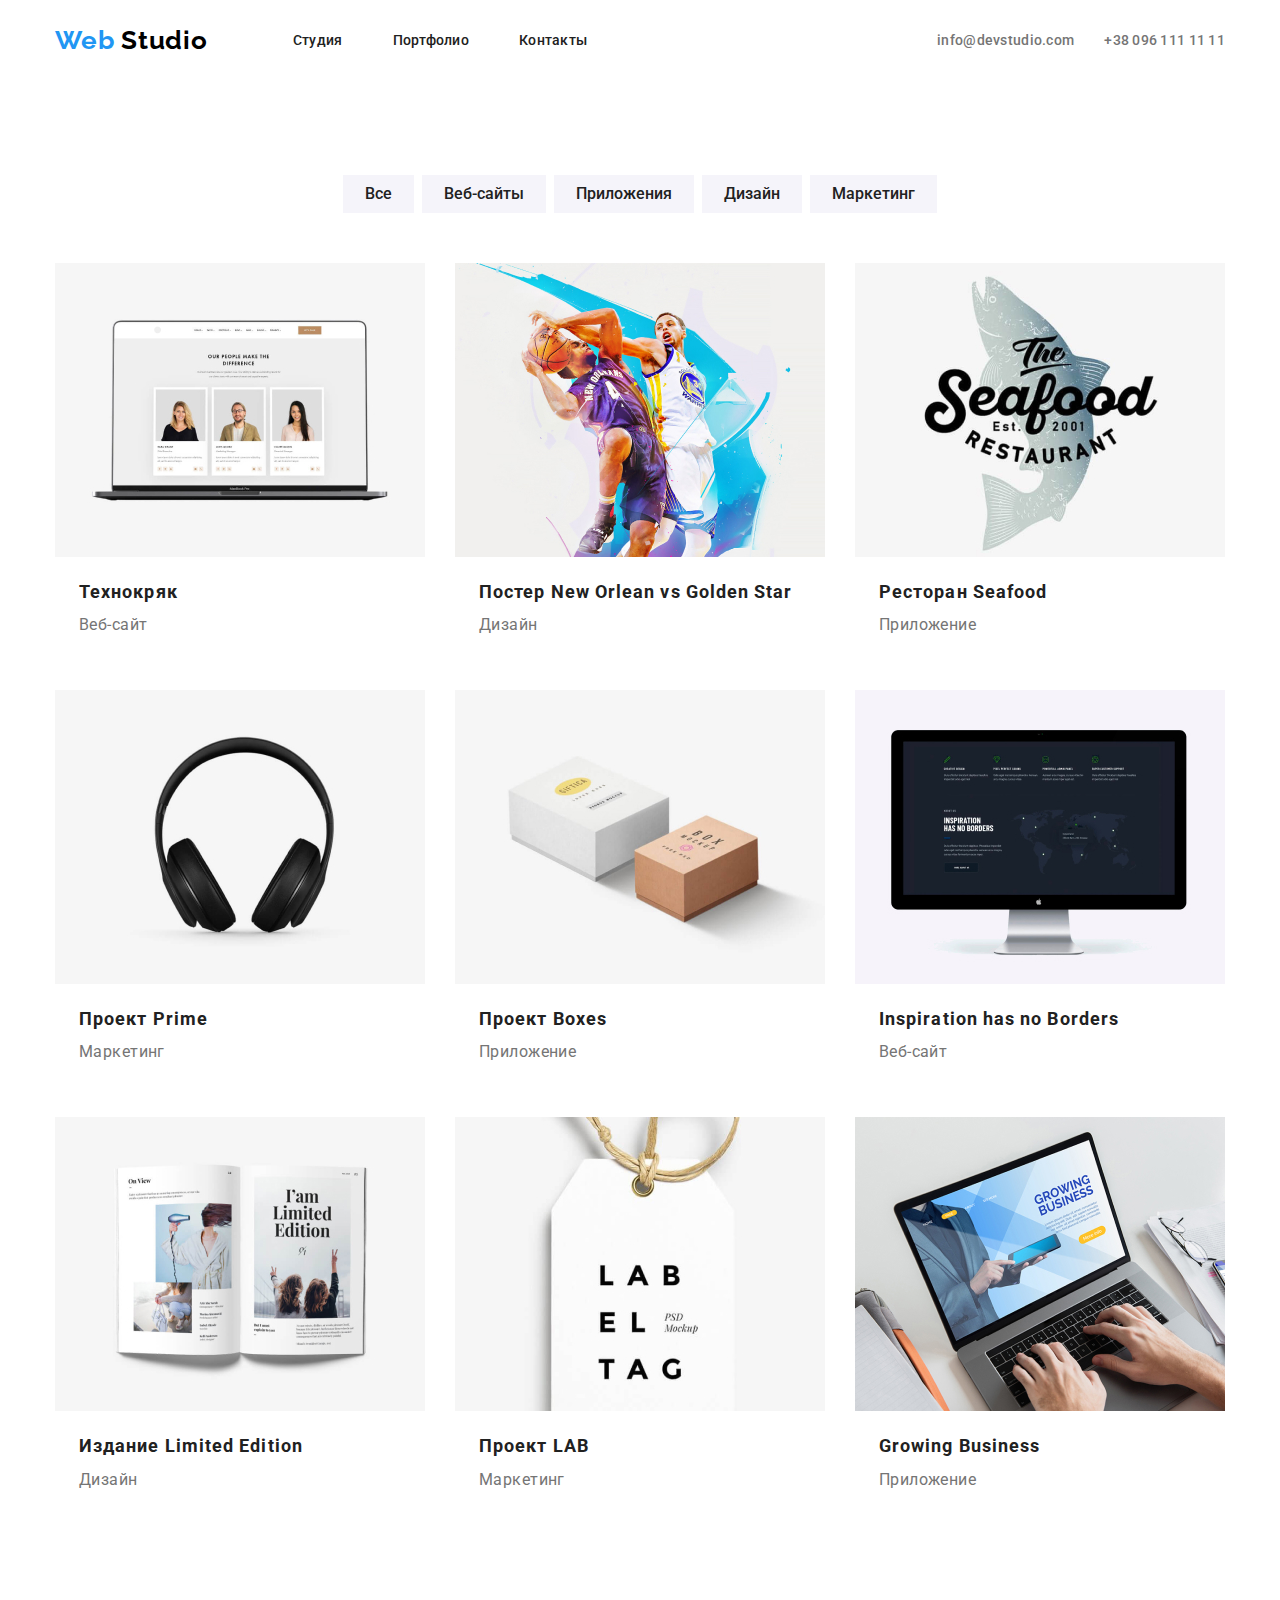
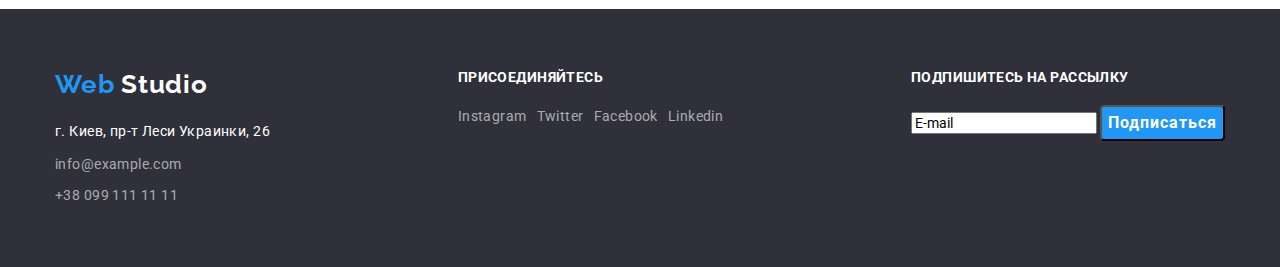
==== portfolio.html @ e66b5933 "дз-4" ====
<!DOCTYPE html>
<html lang="ru">
  <head>
    <meta charset="UTF-8" />
    <meta name="viewport" content="width=device-width, initial-scale=1.0" />
    <title>Portfolio</title>
    <link
      href="https://fonts.googleapis.com/css2?family=Raleway:wght@700&family=Roboto:wght@400;500;700&display=swap"
      rel="stylesheet"
    />
    <link rel="stylesheet" href="./css/modern-normalize.css" />
    <link rel="stylesheet" href="./css/styles.css" />
  </head>
  <body>
    <header class="page-header">
      <div class="container flexbox">
        <nav class="navigation">
          <a href="index.html" class="logo"
            >Web <span class="logo-span-black">Studio</span></a
          >
          <ul class="unmark menu-list">
            <li class="menu-item">
              <a href="./index.html" class="menu-link">Студия</a>
            </li>
            <li class="menu-item">
              <a href="./portfolio.html" class="menu-link">Портфолио</a>
            </li>
            <li class="menu-item"><a href="" class="menu-link">Контакты</a></li>
          </ul>
        </nav>
        <a
          href="mailto:info@devstudio.com"
          class="contacts-link mail-link-header"
          >info@devstudio.com</a
        >

        <a href="tel:+380961111111" class="contacts-link">
          +38 096 111 11 11
        </a>
      </div>
    </header>
    <!-- PORTFOLIO -->
    <main>
      <section class="section">
        <h1 hidden>Проэкты</h1>
        <div class="container">
        <ul class="unmark portfolio-filter-list">
          <li class="portfolio-filter-item"><button type="button" class="button-portfolio">Все</button></li>
          <li class="portfolio-filter-item">
            <button type="button" class="button-portfolio">Веб-сайты</button>
          </li>
          <li class="portfolio-filter-item">
            <button type="button" class="button-portfolio">Приложения</button>
          </li>
          <li class="portfolio-filter-item">
            <button type="button" class="button-portfolio">Дизайн</button>
          </li>
          <li class="portfolio-filter-item">
            <button type="button" class="button-portfolio">Маркетинг</button>
          </li>
        </ul>
        <ul class="unmark portfolio-list-work">
          <li class="portfolio-item-work">
            <a href="" class="portfolio-link"
              ><img
                src="./images/potrfolio-img-01.jpg"
                width="370"
                height="294"
                alt="Вэб-сайт Технокряк"
              />
              <div class="portfolio-descript">
              <h2 class="h2-portfolio">Технокряк</h2>
              <p class="p-portfolio-short">Веб-сайт</p>
              <p class="p-portfolio-long">
                Технокряк это современная площадка распространения коронавируса.
                Компании используют эту платформу для цифрового шпионажа и атак
                на защищённые сервера конкурентов.
              </p>
            </div>
            </a>
          </li>
          <li class="portfolio-item-work">
            <a href="" class="portfolio-link"
              ><img
                src="./images/potrfolio-img-02.jpg"
                width="370"
                height="294"
                alt="New Orlean vs Golden Star"
              />
              <div class="portfolio-descript">
              <h2 class="h2-portfolio">Постер New Orlean vs Golden Star</h2>
              <p class="p-portfolio-short">Дизайн</p>
              <p class="p-portfolio-long">
                Технокряк это современная площадка распространения коронавируса.
                Компании используют эту платформу для цифрового шпионажа и атак
                на защищённые сервера конкурентов.
              </p>
            </div>
            </a>
          </li>
          <li class="portfolio-item-work">
            <a href="" class="portfolio-link"
              ><img
                src="./images/potrfolio-img-03.jpg"
                width="370"
                height="294"
                alt="Ресторан Seafood"
              />
              <div class="portfolio-descript">
              <h2 class="h2-portfolio">Ресторан Seafood</h2>
              <p class="p-portfolio-short">Приложение</p>
              <p class="p-portfolio-long">
                Технокряк это современная площадка распространения коронавируса.
                Компании используют эту платформу для цифрового шпионажа и атак
                на защищённые сервера конкурентов.
              </p>
            </div>
            </a>
          </li>
          <li class="portfolio-item-work">
            <a href="" class="portfolio-link"
              ><img
                src="./images/potrfolio-img-04.jpg"
                width="370"
                height="294"
                alt="Проект Prime"
              />
              <div class="portfolio-descript">
              <h2 class="h2-portfolio">Проект Prime</h2>
              <p class="p-portfolio-short">Маркетинг</p>
              <p class="p-portfolio-long">
                Технокряк это современная площадка распространения коронавируса.
                Компании используют эту платформу для цифрового шпионажа и атак
                на защищённые сервера конкурентов.
              </p>
            </div>
            </a>
          </li>
          <li class="portfolio-item-work">
            <a href="" class="portfolio-link"
              ><img
                src="./images/potrfolio-img-05.jpg"
                width="370"
                height="294"
                alt="Проект Boxes"
              />
              <div class="portfolio-descript">
              <h2 class="h2-portfolio">Проект Boxes</h2>
              <p class="p-portfolio-short">Приложение</p>
              <p class="p-portfolio-long">
                Технокряк это современная площадка распространения коронавируса.
                Компании используют эту платформу для цифрового шпионажа и атак
                на защищённые сервера конкурентов.
              </p>
            </div>
            </a>
          </li>
          <li class="portfolio-item-work">
            <a href="" class="portfolio-link"
              ><img
                src="./images/potrfolio-img-06.jpg"
                width="370"
                height="294"
                alt="Inspiration has no Borders"
              />
              <div class="portfolio-descript">
              <h2 class="h2-portfolio">Inspiration has no Borders</h2>
              <p class="p-portfolio-short">Веб-сайт</p>
              <p class="p-portfolio-long">
                Технокряк это современная площадка распространения коронавируса.
                Компании используют эту платформу для цифрового шпионажа и атак
                на защищённые сервера конкурентов.
              </p>
            </div>
            </a>
          </li>
          <li class="portfolio-item-work">
            <a href="" class="portfolio-link"
              ><img
                src="./images/potrfolio-img-07.jpg"
                width="370"
                height="294"
                alt="Inspiration has no Borders"
              />
              <div class="portfolio-descript">
              <h2 class="h2-portfolio">Издание Limited Edition</h2>
              <p class="p-portfolio-short">Дизайн</p>
              <p class="p-portfolio-long">
                Технокряк это современная площадка распространения коронавируса.
                Компании используют эту платформу для цифрового шпионажа и атак
                на защищённые сервера конкурентов.
              </p>
            </div>
            </a>
          </li>
          <li class="portfolio-item-work">
            <a href="" class="portfolio-link"
              ><img
                src="./images/potrfolio-img-08.jpg"
                width="370"
                height="294"
                alt="Проект LAB"
              />
              <div class="portfolio-descript">
              <h2 class="h2-portfolio">Проект LAB</h2>
              <p class="p-portfolio-short">Маркетинг</p>
              <p class="p-portfolio-long">
                Технокряк это современная площадка распространения коронавируса.
                Компании используют эту платформу для цифрового шпионажа и атак
                на защищённые сервера конкурентов.
              </p>
            </div>
            </a>
          </li>
          <li class="portfolio-item-work">
            <a href="" class="portfolio-link"
              ><img
                src="./images/potrfolio-img-09.jpg"
                width="370"
                height="294"
                alt="Growing Business"
              />
              <div class="portfolio-descript">
              <h2 class="h2-portfolio">Growing Business</h2>
              <p class="p-portfolio-short">Приложение</p>
              <p class="p-portfolio-long">
                Технокряк это современная площадка распространения коронавируса.
                Компании используют эту платформу для цифрового шпионажа и атак
                на защищённые сервера конкурентов.
              </p>
            </div>
            </a>
          </li>
        </ul>
      </div>
      </section>
    </main>
    <!-- FOOTER -->
    <footer class="footer-bg">
      <div class="container footer-box">
        <!-- Секція футера 1 -->
        <div class="footer-item">
          <a href="index.html" class="logo logo-footer-position"
              >Web <span class="logo-span-white">Studio</span></a
              >
          <address class="address-list">   
          <ul class="unmark">       
            <li class="address-item">
              <a href="#" class="address-link">г. Киев, пр-т Леси Украинки, 26</a>
            </li>
            <li class="address-item">
              <a href="mailto:info@example.com" class="contacts-link-footer"
                >info@example.com</a
              >
            </li>
            <li class="address-item">
              <a href="tel:+380991111111" class="contacts-link-footer">
               +38 099 111 11 11
              </a>
            </li>
          </ul>
        </address> 
        </div>
        <!-- Секція футера 2 -->
        <div class="footer-item">
          <b class="b-footer">присоединяйтесь</b>
          <ul class="unmark social-list-footer">
            <li class="social-item-footer">
              <a
                href="#"
                target="_blank"
                rel="noopener noreferrer"
                class="contacts-link-footer"
                ><span>Instagram</span></a
              >
            </li>
            <li class="social-item-footer">
              <a
                href="#"
                target="_blank"
                rel="noopener noreferrer"
                class="contacts-link-footer"
                ><span>Twitter</span></a
              >
            </li>
            <li class="social-item-footer">
              <a
                href="#"
                target="_blank"
                rel="noopener noreferrer"
                class="contacts-link-footer"
                ><span>Facebook</span></a
              >
            </li>
            <li class="social-item-footer">
              <a
                href="#"
                target="_blank"
                rel="noopener noreferrer"
                class="contacts-link-footer"
                ><span>Linkedin</span></a
              >
            </li>
          </ul>
        </div>
        <!-- Секція футера 3 -->
        <div class="footer-item">
          <b class="b-footer">подпишитесь на рассылку</b>
          <input type="email" name="login" value="E-mail">
          <button class="button-main">Подписаться</button>
        </div>
      </div>
    </footer>
  </body>
</html>
---- css/styles.css ----
:root {
  --accent-color: #2196f3; /* акцентуючий колір для hover / logo */
  --background-footer: #2f303a; /* колір фону в футері */
  --background-team-box: #f5f4fa; /* колір фону "Наша команда" */
  --background-body: #ffffff; /* колір фону сторінки */
  --white-color: #ffffff; /* світлі надписи текстом */
  --black-color: #212121; /* чорний текст */
  --gray-color: #757575; /* сірий текст */
  --footer-link-color: rgba(
    255,
    255,
    255,
    0.6
  ); /* прозорий колір лінків футера */
}

body {
  font-family: "Roboto", sans-serif;
  font-style: normal;
  font-weight: normal;
  font-size: 14px;
  line-height: 1.625;
  letter-spacing: 0.03em;
  color: var(--gray-color);
  background: var(--background-body);
}

.container {
  width: 1200px;
  padding-left: 15px;
  padding-right: 15px;
  margin-left: auto;
  margin-right: auto;
  /* outline: 2px solid violet; */
}

.page-header {
  padding: 25px 0;
}

.logo {
  font-family: "Raleway", sans-serif;
  font-style: normal;
  font-weight: bold;
  font-size: 26px;
  line-height: 1.192;
  letter-spacing: 0.03em;
  color: var(--accent-color);
  text-decoration: none;
}

.logo-span-black {
  color: #000000;
  margin-right: 85px;
}

.logo-span-white {
  color: var(--white-color);
}

.unmark {
  list-style: none;
  padding: 0;
  margin: 0;
}

.navigation {
  display: flex;
  align-items: center;
  margin-right: auto;
}

.menu-list {
  display: flex;
}

.menu-item:not(:last-child) {
  margin-right: 50px;
}

.flexbox {
  display: flex;
  justify-content: flex-end;
  align-items: center;
}

.menu-link {
  font-weight: 500;
  line-height: 1.143;
  letter-spacing: 0.02em;
  color: var(--black-color);
  text-decoration: none;
}

.menu-link:hover,
.menu-link:focus {
  color: var(--accent-color);
}

.contacts-link {
  font-weight: 500;
  font-size: 14px;
  line-height: 1.143;
  letter-spacing: 0.02em;
  color: var(--gray-color);
  text-decoration: none;
}

.contacts-link:hover,
.contacts-link:focus {
  color: var(--accent-color);
}

.mail-link-header {
  margin-right: 30px;
}

.contacts-link-footer {
  line-height: 1, 714;
  color: var(--footer-link-color);
  text-decoration: none;
}

.contacts-link-footer:hover,
.contacts-link-footer:focus {
  color: var(--accent-color);
}

.address-link {
  line-height: 1.714;
  color: var(--white-color);
  text-decoration: none;
}

.address-link:hover,
.address-link:focus {
  color: var(--accent-color);
}

.section {
  padding-top: 94px;
  padding-bottom: 94px;
}

.section-futures {
  padding-top: 94px;
  padding-bottom: 0;
}

.hero {
  display: flex;
  text-align: center;
  padding-top: 200px;
  padding-bottom: 200px;
  background: var(--background-footer);
}


.page-title {  
  margin-top: 0;
  margin-bottom: 30;
  font-weight: 900;
  font-size: 44px;
  line-height: 1.364;
  text-align: center;
  letter-spacing: 0.06em;
  text-transform: uppercase;
  color: var(--white-color);
  /* background: var(--background-footer); тільки для відладки. видалити */
}

.button-main {
  font-weight: bold;
  font-size: 16px;
  line-height: 1.875;
  display: inline-block;
  align-items: center;
  text-align: center;
  letter-spacing: 0.06em;
  color: var(--white-color);
  background: var(--accent-color);
  border-radius: 4px;
}

.button-portfolio {
  padding: 6px 22px;
  font-weight: 500;
  font-size: 16px;
  line-height: 1.625;
  text-align: center;
  color: var(--black-color);
  background-color: #f5f4fa;
  border: none;
  /* background: var(--accent-color); */
  /* border-radius: 4px;  */
}

/* .button-portfolio {
  padding: 6px 22px;
  background-color: #f5f4fa;
  color: var(--title-text-color);
  font-weight: 500;
  font-size: 16px;
  line-height: 1.5;
  text-align: center;
  border: none; */



.button-portfolio:hover,
.button-portfolio:focus {
  color: var(--white-color);
  background: var(--accent-color);
}

.h2-title {
  margin-top: 0;
  margin-bottom: 50px;
  font-weight: bold;
  font-size: 36px;
  line-height: 1.167;
  text-align: center;
  color: var(--black-color);
}

.h3-title-features {
  margin-top: 0;
  margin-bottom: 10px;
  font-weight: bold;
  line-height: 1.143;
  text-transform: uppercase;
  color: var(--black-color);
}

.p-title-features {
  margin-top: 0;
  margin-bottom: 0;
  }

.futures-list {
  display: flex;
}

.futures-item {
  width: calc((100% - 30px * 3) / 4);
  margin-right: 30px;
}

.about-us-list {
  display: flex;
}

.about-us-item {
  width: calc((100% - 30px * 2) / 3);
  margin-right: 30px;
}

.h3-title-working {
  margin-top: 0;
  margin-bottom: 0;
  padding-top: 27px;
  padding-bottom: 27px;
  font-weight: bold;
  line-height: 1.143;
  text-align: center;
  text-transform: uppercase;
  color: var(--white-color);
}

.h3-title-team {
  margin-top: 30px;
  margin-bottom: 10px;
  font-weight: 500;
  font-size: 16px;
  line-height: 1.188;
  text-align: center;
  color: var(--black-color);
}

.b-footer {
  display: block;
  margin-bottom: 20px;
  font-weight: bold;
  line-height: 1.143;
  text-transform: uppercase;
  color: var(--white-color);
}

.team-box {
  background: var(--background-team-box);
}

.p-title-team {
  margin-top: 0;
  margin-bottom: 16px;
  font-size: 16px;
  line-height: 1.188;
  text-align: center;
}

.team-list {
  display: flex;
  flex-wrap: wrap;
}

.team-item {
  width: calc((100% - 30px * 3) / 4);
  margin-right: 30px;
}

.team-item:nth-child(4n) {
  margin-right: 0;
}

.clients-list {
  display: flex;
  flex-wrap: wrap;
}

.clients-item {
  width: calc((100% - 30px * 5) / 6);
  margin-right: 30px;
}

.clients-item:nth-child(6n) {
  margin-right: 0;
}

.social-list {
  display: flex;
  padding-bottom: 24px;
  justify-content: center;
}

.social-item:not(:last-child) {
  margin-right: 10px;
}

.footer-bg {
  background: var(--background-footer);
}

.footer-box {
  display: flex;
  justify-content: space-between;
  padding-top: 60px;
  padding-bottom: 60px;
}

.footer-item {
  /* width: calc((100% - 30px * 2) / 3); */
}

.address-list {
  font-style: normal;
}

.address-item:not(:last-child) {
  margin-bottom: 9px;
}

.logo-footer-position {
  display: block;
  margin-bottom: 20px;
}

.social-list-footer {
  display: flex;
  /* padding-bottom: 24px; */
  /* justify-content: center; */
}

.social-item-footer:not(:last-child) {
  margin-right: 10px;
}

.h2-portfolio {
  margin-top: 0;
  margin-bottom: 4px;
  font-weight: bold;
  font-size: 18px;
  line-height: 2x;
  letter-spacing: 0.06em;
  color: var(--black-color);
}

.p-portfolio-short {
  margin-top: 0;
  margin-bottom: 0;
  font-size: 16px;
  line-height: 1.875;
  color: var(--gray-color);
}

.p-portfolio-long {
  font-size: 16px;
  line-height: 1.556;
  color: var(--white-color);
  display: none; /*  Приховані параграфи */
}

.portfolio-link {
  text-decoration: none;
}

.portfolio-link:hover,
.portfolio-link:focus {
  color: var(--accent-color);
}

img {
  display: block;
}

.portfolio-list-work {
  display: flex;
  flex-wrap: wrap;

}

.portfolio-item-work {
  width: calc((100% - 30px * 2) / 3);  
  margin-right: 30px;
  margin-bottom: 30px;

}

.portfolio-item-work:nth-child(3n) {
  margin-right: 0;
}

.portfolio-item-work:nth-last-child(-n + 3) {
  margin-bottom: 0;
}

.portfolio-descript {
  padding-top: 20px;
  padding-bottom: 20px;
  padding-left: 24px;
  padding-right: 24px;
}

.portfolio-filter-list {
  display: flex;
  justify-content: center;
  margin-bottom: 50px;
}

.portfolio-filter-item:not(:last-child) {
  margin-right: 8px;
}
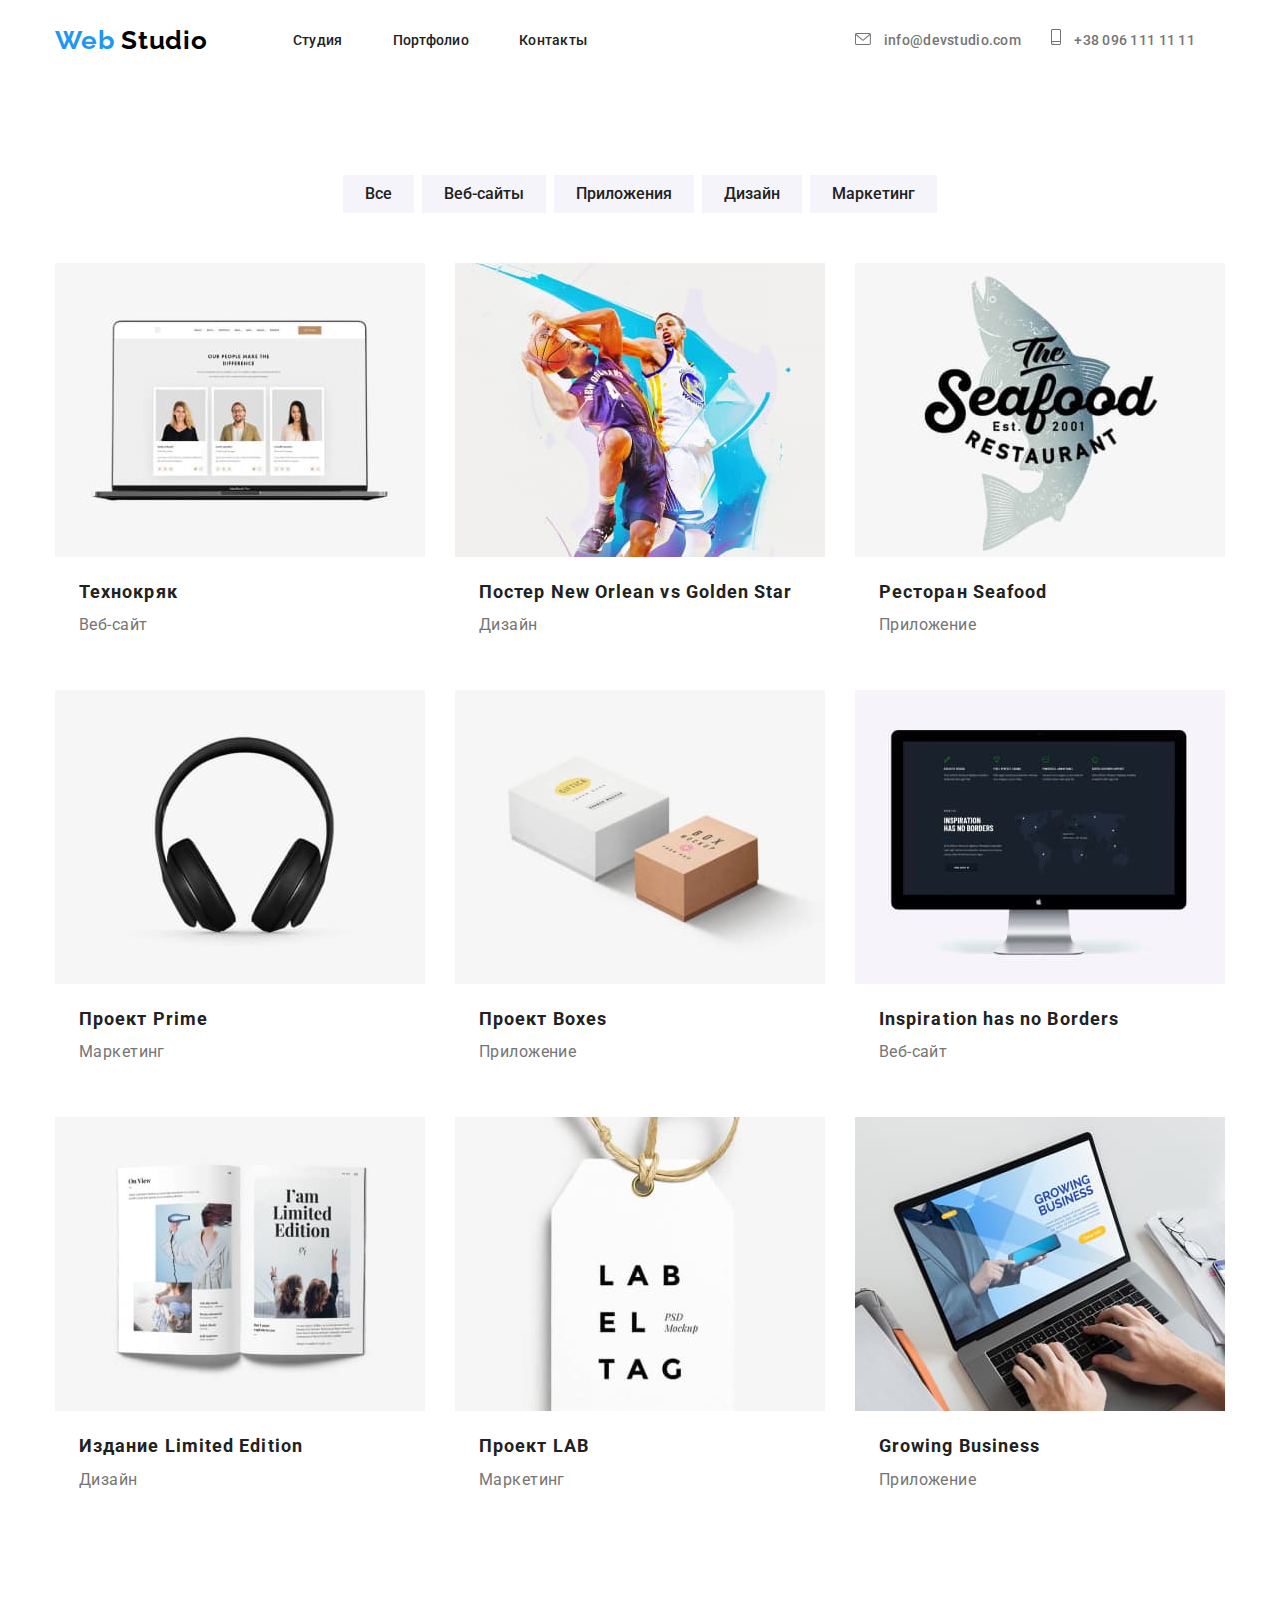
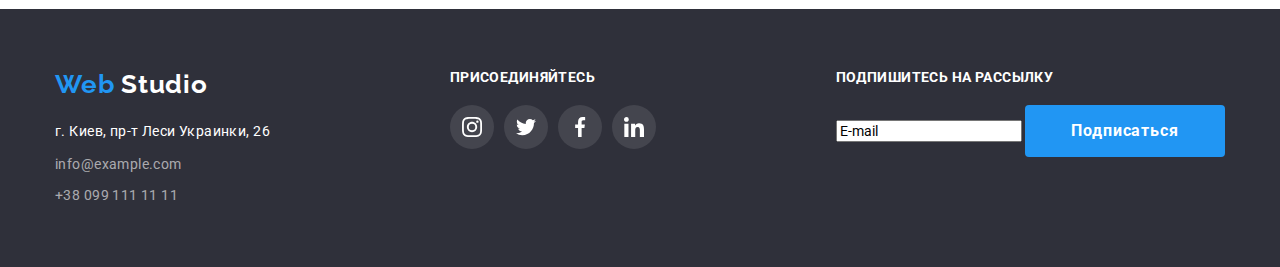
==== commit 827e7882: "дз-4" ====
--- a/portfolio.html
+++ b/portfolio.html
@@ -28,15 +28,30 @@
             <li class="menu-item"><a href="" class="menu-link">Контакты</a></li>
           </ul>
         </nav>
+        <ul class="unmark menu-list">
+          <li>
         <a
           href="mailto:info@devstudio.com"
           class="contacts-link mail-link-header"
-          >info@devstudio.com</a
+          >
+          <svg class="icon-header" width="16" height="12">
+            <use href="./images/sprite.svg#icon-envelope-hover"></use>
+          </svg>  
+
+          info@devstudio.com</a
         >
+      </li>
+      <li>
 
-        <a href="tel:+380961111111" class="contacts-link">
+        <a href="tel:+380961111111" class="contacts-link mail-link-header">
+          <svg class="icon-header" width="10" height="16">
+            <use href="./images/sprite.svg#icon-smartphone-hover"></use>
+          </svg> 
+
           +38 096 111 11 11
         </a>
+      </li>
+      </ul>
       </div>
     </header>
     <!-- PORTFOLIO -->
@@ -264,42 +279,50 @@
         <!-- Секція футера 2 -->
         <div class="footer-item">
           <b class="b-footer">присоединяйтесь</b>
-          <ul class="unmark social-list-footer">
-            <li class="social-item-footer">
-              <a
-                href="#"
-                target="_blank"
-                rel="noopener noreferrer"
-                class="contacts-link-footer"
-                ><span>Instagram</span></a
-              >
-            </li>
-            <li class="social-item-footer">
-              <a
-                href="#"
-                target="_blank"
-                rel="noopener noreferrer"
-                class="contacts-link-footer"
-                ><span>Twitter</span></a
-              >
-            </li>
-            <li class="social-item-footer">
-              <a
-                href="#"
-                target="_blank"
-                rel="noopener noreferrer"
-                class="contacts-link-footer"
-                ><span>Facebook</span></a
-              >
-            </li>
-            <li class="social-item-footer">
-              <a
-                href="#"
-                target="_blank"
-                rel="noopener noreferrer"
-                class="contacts-link-footer"
-                ><span>Linkedin</span></a
-              >
+          <ul class="unmark social-icons-list-footer">
+            <li class="social-icons-item-footer">
+              <a href="https://www.instagram.com/" 
+              class="social-icons-link-footer"
+              target="_blank"
+              rel="noopener noreferrer"
+              aria-label="Intagram">
+              <svg class="social-icon-footer" width="20" height="20">
+                <use href="./images/sprite.svg#icon-team-instagram"></use>
+              </svg>
+              </a>
+            </li>
+            <li class="social-icons-item-footer">
+              <a href="https://www.twitter.com/" 
+              class="social-icons-link-footer"
+              target="_blank"
+              rel="noopener noreferrer"
+              aria-label="Twitter">
+              <svg class="social-icon-footer" width="20" height="20">
+                <use href="./images/sprite.svg#icon-team-twitter"></use>
+              </svg>
+              </a>
+            </li>
+            <li class="social-icons-item-footer">
+              <a href="https://www.facebook.com/" 
+              class="social-icons-link-footer"
+              target="_blank"
+              rel="noopener noreferrer"
+              aria-label="Facebook">
+              <svg class="social-icon-footer" width="20" height="20">
+                <use href="./images/sprite.svg#icon-team-facebook"></use>
+              </svg>
+              </a>
+            </li>
+            <li class="social-icons-item-footer">
+              <a href="https://www.linkedin.com/" 
+              class="social-icons-link-footer"
+              target="_blank"
+              rel="noopener noreferrer"
+              aria-label="Linkedin">
+              <svg class="social-icon-footer" width="20" height="20">
+                <use href="./images/sprite.svg#icon-team-linkedin"></use>
+              </svg>
+              </a>
             </li>
           </ul>
         </div>
@@ -312,4 +335,4 @@
       </div>
     </footer>
   </body>
-</html>
+</html>--- a/css/styles.css
+++ b/css/styles.css
@@ -12,6 +12,7 @@
     255,
     0.6
   ); /* прозорий колір лінків футера */
+  --icon-social-main-color: #AFB1B8;
 }
 
 body {
@@ -72,6 +73,7 @@
 
 .menu-list {
   display: flex;
+ 
 }
 
 .menu-item:not(:last-child) {
@@ -111,9 +113,18 @@
   color: var(--accent-color);
 }
 
+
+
 .mail-link-header {
   margin-right: 30px;
 }
+
+.icon-header {
+align-items: flex-end;
+margin-right: 10px;
+fill: currentColor;
+}
+
 
 .contacts-link-footer {
   line-height: 1, 714;
@@ -153,6 +164,12 @@
   padding-top: 200px;
   padding-bottom: 200px;
   background: var(--background-footer);
+  background-image: linear-gradient(rgba(47, 48, 58, 0.4), rgba(47, 48, 58, 0.4)), url(../images/img-hero-background.jpg);
+  max-width: 1600px;
+  background-repeat: no-repeat;
+  background-position: top left, top right, center; 
+  margin-left: auto;
+  margin-right: auto;
 }
 
 
@@ -179,7 +196,10 @@
   letter-spacing: 0.06em;
   color: var(--white-color);
   background: var(--accent-color);
+  border: 1px solid transparent;
   border-radius: 4px;
+  min-width: 200px;
+  padding: 10px 32px;
 }
 
 .button-portfolio {
@@ -224,8 +244,9 @@
 }
 
 .h3-title-features {
-  margin-top: 0;
+  margin-top: 30px;
   margin-bottom: 10px;
+  font-size: 14px;
   font-weight: bold;
   line-height: 1.143;
   text-transform: uppercase;
@@ -244,6 +265,14 @@
 .futures-item {
   width: calc((100% - 30px * 3) / 4);
   margin-right: 30px;
+}
+/* ---------------------------------------- */
+.futures-icon {
+  height: 120px;
+  background-color: var(--background-team-box);
+  padding: 25px 100px;
+
+
 }
 
 .about-us-list {
@@ -306,11 +335,19 @@
 .team-item {
   width: calc((100% - 30px * 3) / 4);
   margin-right: 30px;
+  padding-bottom: 24px;
+  background-color: var(--background-body);
+  box-shadow: 0px 1px 3px rgba(0, 0, 0, 0.12), 0px 1px 1px rgba(0, 0, 0, 0.14),
+  0px 2px 1px rgba(0, 0, 0, 0.2);
+  border-radius: 0px 0px 4px 4px;
+
 }
 
 .team-item:nth-child(4n) {
   margin-right: 0;
 }
+
+/* CLIENTS !!!!! */
 
 .clients-list {
   display: flex;
@@ -320,12 +357,42 @@
 .clients-item {
   width: calc((100% - 30px * 5) / 6);
   margin-right: 30px;
+
 }
 
 .clients-item:nth-child(6n) {
   margin-right: 0;
 }
 
+.clients-link {
+  display: inline-flex;
+  justify-content: center;
+  align-items: center;
+  width: 170px;
+  height: 90px;
+  border: 1px solid var(--icon-social-main-color);
+  border-radius: 4px;
+}
+
+.clients-icon {
+  fill: var(--icon-social-main-color);
+}
+
+.clients-link:hover .clients-icon,
+.clients-link:focus .clients-icon {
+  fill: var(--accent-color);
+  
+}
+
+.clients-link:hover, 
+.clients-link:focus {
+
+  border: 1px solid var(--accent-color);
+}
+
+
+
+
 .social-list {
   display: flex;
   padding-bottom: 24px;
@@ -335,6 +402,79 @@
 .social-item:not(:last-child) {
   margin-right: 10px;
 }
+
+/* SOCIAL LIST !!!!!!!!!!!!!!!!!!!!!!!!!!!!!!!!!!! */
+
+.social-icons-list {
+  display: flex;
+  padding-bottom: 24px;
+  justify-content: center;
+}
+
+.social-icons-item:not(:last-child) {
+  margin-right: 10px;
+}
+
+.social-icons-link {
+display: inline-flex;
+align-items: center;
+justify-content: center;
+border-radius: 50%;
+width: 44px;
+height: 44px;
+}
+
+.social-icon {
+  fill: var(--icon-social-main-color);
+}
+
+.social-icons-link:hover,
+.social-icons-link:focus {
+  background-color: var(--accent-color);
+}
+
+.social-icons-link:hover .social-icon,
+.social-icons-link:focus .social-icon {
+  fill: var(--white-color);
+}
+
+/* Для футера icons---------------------------------- */
+
+.social-icons-list-footer {
+  display: flex;
+  padding-bottom: 24px;
+  justify-content: center;
+}
+
+.social-icons-item-footer:not(:last-child) {
+  margin-right: 10px;
+}
+
+.social-icons-link-footer {
+display: inline-flex;
+align-items: center;
+justify-content: center;
+border-radius: 50%;
+width: 44px;
+height: 44px;
+background: rgba(255, 255, 255, 0.1);
+}
+
+.social-icon-footer {
+  fill: var(--white-color);
+}
+
+.social-icons-link-footer:hover,
+.social-icons-link-footer:focus {
+  background-color: var(--accent-color);
+}
+
+.social-icons-link-footer:hover .social-icon,
+.social-icons-link-footer:focus .social-icon {
+  fill: var(--white-color);
+}
+
+/* ------------------------------------------------ */
 
 .footer-bg {
   background: var(--background-footer);
@@ -431,6 +571,12 @@
 
 .portfolio-item-work:nth-last-child(-n + 3) {
   margin-bottom: 0;
+}
+
+.portfolio-item-work:hover,
+.portfolio-item-work:focus
+{
+  box-shadow: 0px 1px 1px rgba(0, 0, 0, 0.12), 0px 4px 4px rgba(0, 0, 0, 0.06), 1px 4px 6px rgba(0, 0, 0, 0.16);
 }
 
 .portfolio-descript {
